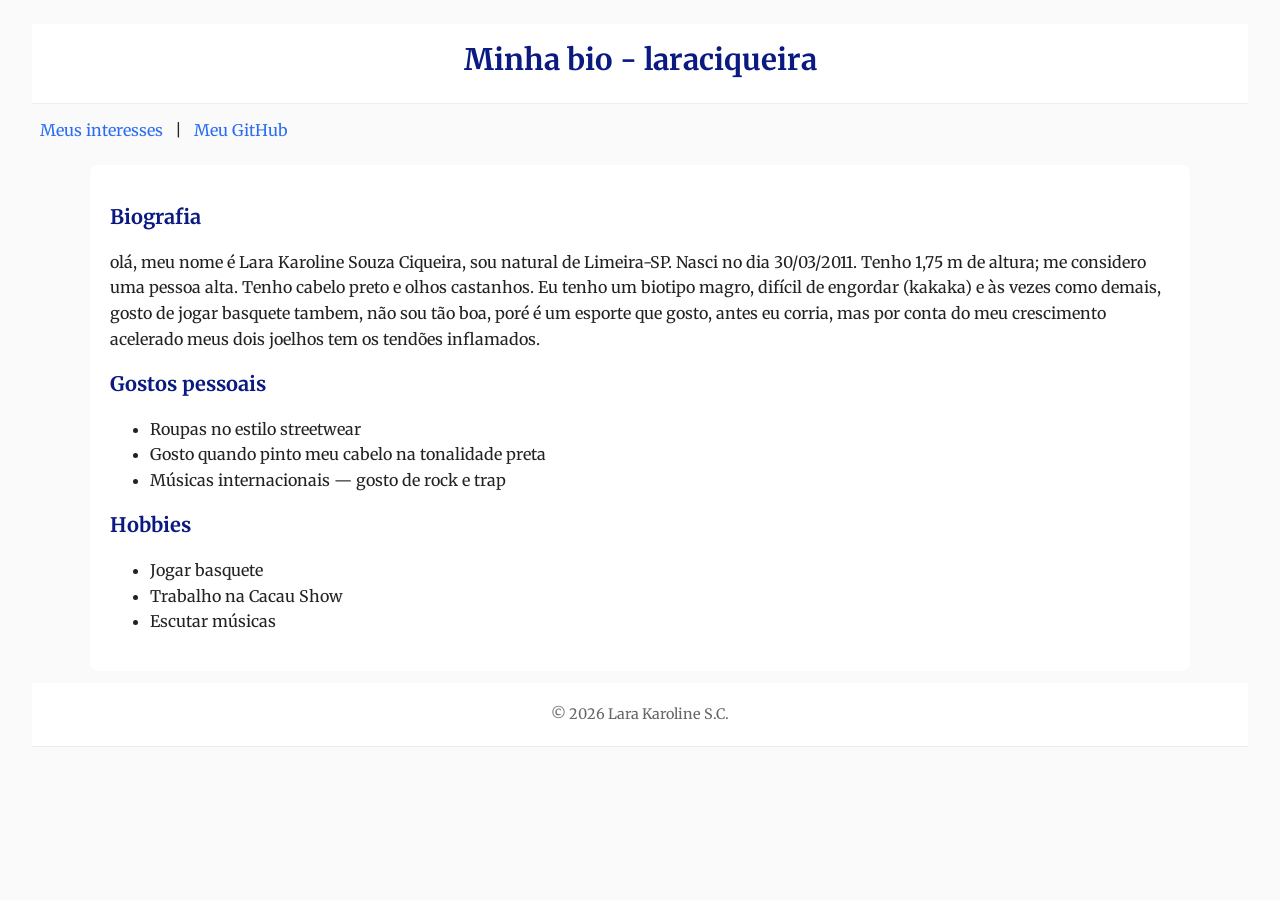
==== INDEX.HTML @ 8dd6eae9 "Inicial: site pessoal  bio e interesses + deploy workflow" ====
<!DOCTYPE html>
<html lang="pt-br">
<head>
    <meta charset="UTF-8">
    <meta name="viewport" content="width=device-width, initial-scale=1.0">
    <title>Minha bio - Lara Karoline S.C.</title>
    <link href="https://fonts.googleapis.com/css2?family=Merriweather:wght@300;400;700&display=swap" rel="stylesheet">
    <link rel="stylesheet" href="styles.css">
</head>
<body>
    <header>
        <h1>Minha bio - laraciqueira</h1>
    </header>

    <nav>
        <a href="interesses.html">Meus interesses</a> |
        <a href="https://github.com/laraciqueira" target="_blank" rel="noopener noreferrer">Meu GitHub</a>
    </nav>

    <main>
        <section id="biografia">
            <h2>Biografia</h2>
            <p>olá, meu nome é Lara Karoline Souza Ciqueira, sou natural de Limeira-SP. Nasci no dia 30/03/2011. Tenho 1,75 m de altura; me considero uma pessoa alta. Tenho cabelo preto e olhos castanhos. Eu tenho um biotipo magro, difícil de engordar (kakaka) e às vezes como demais, gosto de jogar basquete tambem, não sou tão boa, poré é um esporte que gosto, antes eu corria, mas por conta do meu crescimento acelerado meus dois joelhos tem os tendões inflamados.</p>
        </section>

        <section id="gostos-pessoais">
            <h2>Gostos pessoais</h2>
            <ul>
                <li>Roupas no estilo streetwear</li>
                <li>Gosto quando pinto meu cabelo na tonalidade preta</li>
                <li>Músicas internacionais — gosto de rock e trap</li>
            </ul>
        </section>

        <section id="hobbies">
            <h2>Hobbies</h2>
            <ul>
                <li>Jogar basquete</li>
                <li>Trabalho na Cacau Show</li>
                <li>Escutar músicas</li>
            </ul>
        </section>
    </main>

    <footer>
        <p>&copy; 2026 Lara Karoline S.C.</p>
    </footer>
</body>
</html>
---- styles.css ----
/* Estilos simples para o projeto de bio */
/* Estilos simples e mobile-first para o projeto de bio */
:root{
  --accent: #0a1a81; /* azul escuro */
  --muted: #666;
  --bg: #fafafa;
  --card: #fff;
}

*{ box-sizing: border-box; }
body {
  font-family: 'Merriweather', Georgia, 'Times New Roman', serif;
  line-height: 1.6;
  margin: 0;
  padding: 0.75rem;
  background: var(--bg);
  color: #222;
  -webkit-font-smoothing:antialiased;
}
header, footer {
  text-align: center;
  padding: 0.75rem 0;
  background: var(--card);
  border-bottom: 1px solid #eee;
}
nav {
  margin: 0.5rem 0 1rem;
  text-align: center;
}
nav a{ display:inline-block; padding:0.35rem 0.5rem; }
main {
  width: 100%;
  margin: 0.75rem auto;
  background: var(--card);
  padding: 0.9rem;
  border-radius: 8px;
}
h1 {
  margin: 0 0 0.5rem 0;
  color: var(--accent);
  font-size: 1.4rem;
  font-weight: 700;
}
.thumb {
  max-width: 100%;
  height: auto;
  display: block;
  margin: 0.5rem 0 1rem;
  border-radius: 6px;
}
section h2 {
  color: var(--accent);
  margin-top: 1rem;
  font-size: 1.1rem;
  font-weight: 700;
}
footer p {
  margin: 0.5rem 0;
  font-size: 0.9rem;
  color: var(--muted);
}
a { color: #2a6df4; text-decoration: none; }
a:hover { text-decoration: underline; }

/* Layout para telas médias e maiores */
@media (min-width: 640px){
  body{ padding: 1rem 1.5rem; }
  main{ max-width: 900px; padding: 1.25rem; }
  h1{ font-size: 1.6rem; }
  section h2{ font-size: 1.25rem; }
  .thumb{ max-width: 220px; }
  nav{ text-align:left; }
}

@media (min-width: 1024px){
  body{ padding: 1.5rem 2rem; }
  main{ max-width: 1100px; }
  h1{ font-size: 1.85rem; }
}
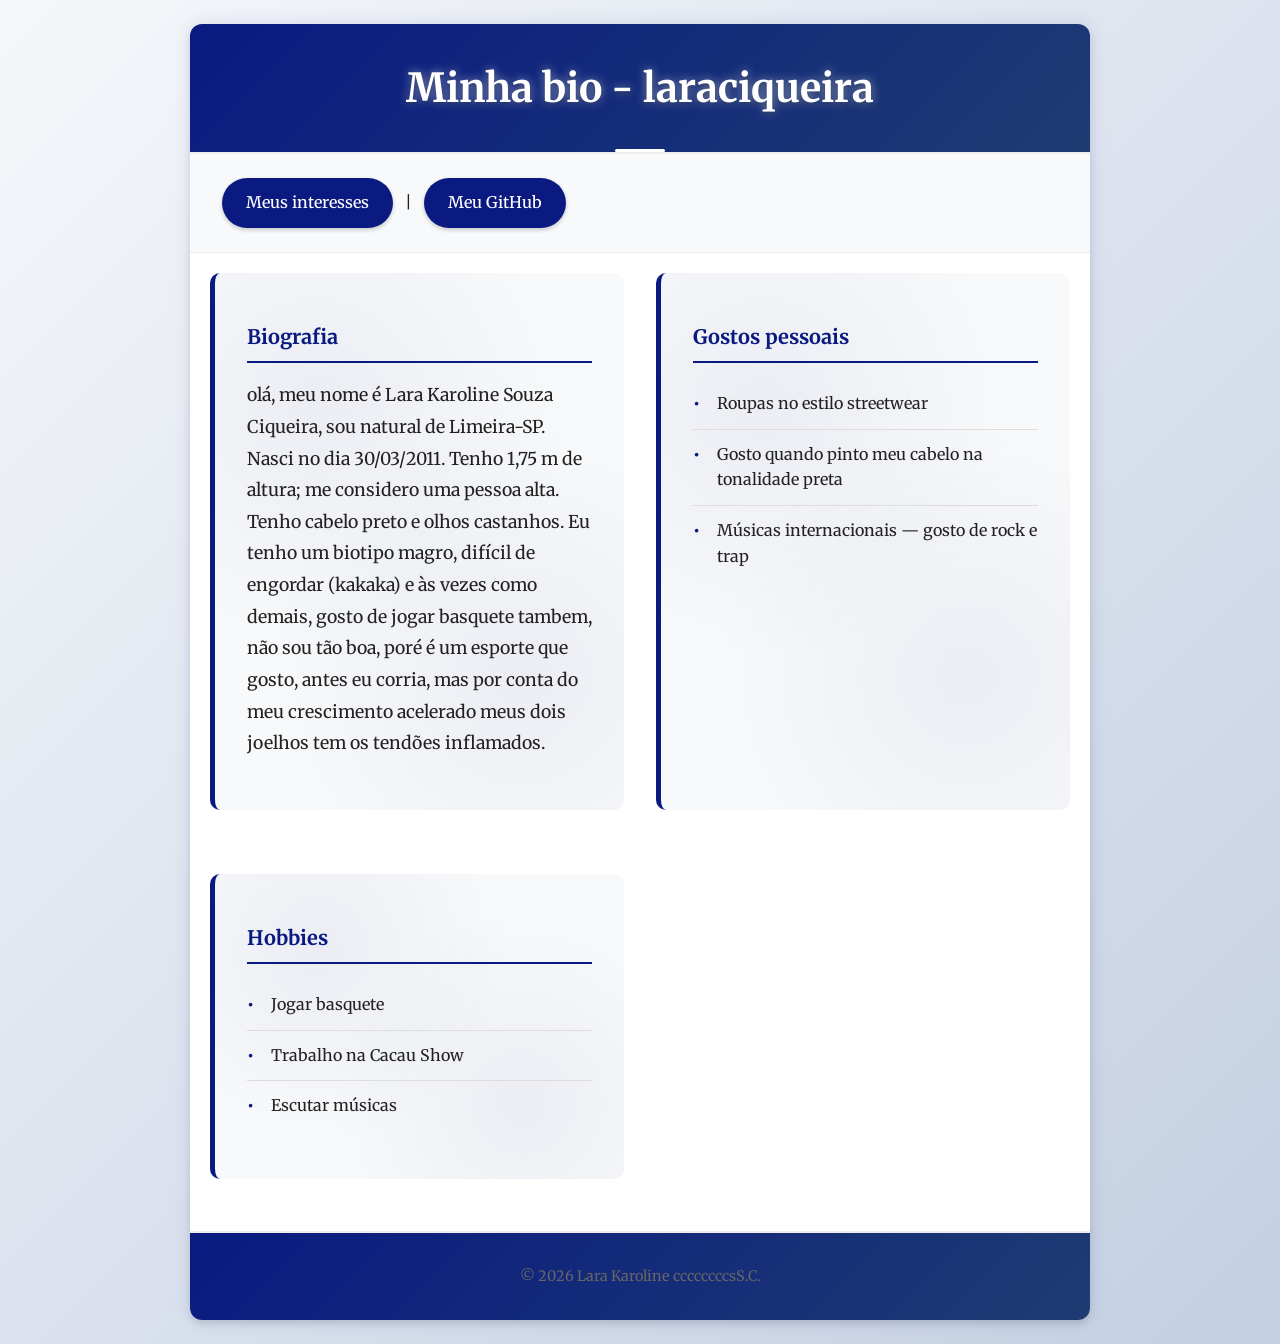
==== commit 1a4bc648: "Acrescentei divs e melhorei o trabalho" ====
--- a/INDEX.HTML
+++ b/INDEX.HTML
@@ -8,42 +8,44 @@
     <link rel="stylesheet" href="styles.css">
 </head>
 <body>
-    <header>
-        <h1>Minha bio - laraciqueira</h1>
-    </header>
+    <div class="container">
+        <header>
+            <h1>Minha bio - laraciqueira</h1>
+        </header>
 
-    <nav>
-        <a href="interesses.html">Meus interesses</a> |
-        <a href="https://github.com/laraciqueira" target="_blank" rel="noopener noreferrer">Meu GitHub</a>
-    </nav>
+        <nav>
+            <a href="interesses.html">Meus interesses</a> |
+            <a href="https://github.com/laraciqueira" target="_blank" rel="noopener noreferrer">Meu GitHub</a>
+        </nav>
 
-    <main>
-        <section id="biografia">
-            <h2>Biografia</h2>
-            <p>olá, meu nome é Lara Karoline Souza Ciqueira, sou natural de Limeira-SP. Nasci no dia 30/03/2011. Tenho 1,75 m de altura; me considero uma pessoa alta. Tenho cabelo preto e olhos castanhos. Eu tenho um biotipo magro, difícil de engordar (kakaka) e às vezes como demais, gosto de jogar basquete tambem, não sou tão boa, poré é um esporte que gosto, antes eu corria, mas por conta do meu crescimento acelerado meus dois joelhos tem os tendões inflamados.</p>
-        </section>
+        <main>
+            <section id="biografia">
+                <h2>Biografia</h2>
+                <p>olá, meu nome é Lara Karoline Souza Ciqueira, sou natural de Limeira-SP. Nasci no dia 30/03/2011. Tenho 1,75 m de altura; me considero uma pessoa alta. Tenho cabelo preto e olhos castanhos. Eu tenho um biotipo magro, difícil de engordar (kakaka) e às vezes como demais, gosto de jogar basquete tambem, não sou tão boa, poré é um esporte que gosto, antes eu corria, mas por conta do meu crescimento acelerado meus dois joelhos tem os tendões inflamados.</p>
+            </section>
 
-        <section id="gostos-pessoais">
-            <h2>Gostos pessoais</h2>
-            <ul>
-                <li>Roupas no estilo streetwear</li>
-                <li>Gosto quando pinto meu cabelo na tonalidade preta</li>
-                <li>Músicas internacionais — gosto de rock e trap</li>
-            </ul>
-        </section>
+            <section id="gostos-pessoais">
+                <h2>Gostos pessoais</h2>
+                <ul>
+                    <li>Roupas no estilo streetwear</li>
+                    <li>Gosto quando pinto meu cabelo na tonalidade preta</li>
+                    <li>Músicas internacionais — gosto de rock e trap</li>
+                </ul>
+            </section>
 
-        <section id="hobbies">
-            <h2>Hobbies</h2>
-            <ul>
-                <li>Jogar basquete</li>
-                <li>Trabalho na Cacau Show</li>
-                <li>Escutar músicas</li>
-            </ul>
-        </section>
-    </main>
+            <section id="hobbies">
+                <h2>Hobbies</h2>
+                <ul>
+                    <li>Jogar basquete</li>
+                    <li>Trabalho na Cacau Show</li>
+                    <li>Escutar músicas</li>
+                </ul>
+            </section>
+        </main>
 
-    <footer>
-        <p>&copy; 2026 Lara Karoline S.C.</p>
-    </footer>
+        <footer>
+            <p>&copy; 2026 Lara Karoline ccccccccsS.C.</p>
+        </footer>
+    </div>
 </body>
 </html>
--- a/styles.css
+++ b/styles.css
@@ -3,8 +3,10 @@
 :root{
   --accent: #0a1a81; /* azul escuro */
   --muted: #666;
-  --bg: #fafafa;
+  --bg: linear-gradient(135deg, #f5f7fa 0%, #c3cfe2 100%);
   --card: #fff;
+  --shadow: 0 4px 6px rgba(0,0,0,0.1);
+  --hover-shadow: 0 8px 12px rgba(0,0,0,0.15);
 }
 
 *{ box-sizing: border-box; }
@@ -12,41 +14,181 @@
   font-family: 'Merriweather', Georgia, 'Times New Roman', serif;
   line-height: 1.6;
   margin: 0;
-  padding: 0.75rem;
+  padding: 1rem;
   background: var(--bg);
   color: #222;
   -webkit-font-smoothing:antialiased;
-}
-header, footer {
+  animation: fadeIn 1s ease-in;
+}
+@keyframes fadeIn {
+  from { opacity: 0; }
+  to { opacity: 1; }
+}
+.container {
+  max-width: 900px;
+  margin: 0 auto;
+  background: var(--card);
+  border-radius: 12px;
+  box-shadow: var(--shadow), 0 0 20px rgba(10, 26, 129, 0.1);
+  overflow: hidden;
+  transition: box-shadow 0.3s ease;
+}
+.container:hover {
+  box-shadow: var(--hover-shadow);
+}
+header {
+  background: linear-gradient(135deg, var(--accent) 0%, #1e3c72 100%);
+  color: white;
   text-align: center;
+  padding: 2rem 0;
+  border-bottom: 2px solid #eee;
+  position: relative;
+}
+header::after {
+  content: '';
+  position: absolute;
+  bottom: 0;
+  left: 50%;
+  transform: translateX(-50%);
+  width: 50px;
+  height: 3px;
+  background: white;
+  border-radius: 2px;
+}
+header h1 {
+  margin: 0;
+  font-size: 2.5rem;
+  font-weight: 700;
+  text-shadow: 0 2px 4px rgba(0,0,0,0.3), 0 0 10px rgba(255,255,255,0.5);
+}
+nav {
+  background: #f8f9fa;
+  padding: 1.5rem;
+  text-align: center;
+  border-bottom: 1px solid #e9ecef;
+}
+nav a {
+  display: inline-block;
+  padding: 0.75rem 1.5rem;
+  margin: 0 0.5rem;
+  background: var(--accent);
+  color: white;
+  text-decoration: none;
+  border-radius: 25px;
+  transition: all 0.3s ease;
+  font-weight: 500;
+  box-shadow: 0 2px 4px rgba(0,0,0,0.2);
+}
+nav a:hover {
+  background: #1e3c72;
+  transform: translateY(-2px);
+  box-shadow: 0 4px 8px rgba(0,0,0,0.3), 0 0 15px rgba(10, 26, 129, 0.4);
+}
+main {
+  padding: 2rem;
+  display: grid;
+  grid-template-columns: 1fr;
+  gap: 2rem;
+}
+section {
+  margin-bottom: 2rem;
+  padding: 2rem;
+  background: #f8f9fa;
+  background-image: 
+    radial-gradient(circle at 25% 25%, rgba(10, 26, 129, 0.05) 0%, transparent 50%),
+    radial-gradient(circle at 75% 75%, rgba(10, 26, 129, 0.05) 0%, transparent 50%);
+  border-radius: 10px;
+  border-left: 5px solid var(--accent);
+  transition: transform 0.3s ease, box-shadow 0.3s ease;
+}
+section:hover {
+  transform: translateY(-5px);
+  box-shadow: var(--hover-shadow);
+}
+section h2 {
+  color: var(--accent);
+  margin-top: 0;
+  font-size: 1.8rem;
+  font-weight: 600;
+  border-bottom: 2px solid var(--accent);
+  padding-bottom: 0.5rem;
+}
+section h3 {
+  color: #333;
+  font-size: 1.3rem;
+  margin-top: 1.5rem;
+}
+section p {
+  font-size: 1.1rem;
+  line-height: 1.8;
+}
+ul {
+  list-style: none;
+  padding: 0;
+}
+ul li {
   padding: 0.75rem 0;
-  background: var(--card);
-  border-bottom: 1px solid #eee;
-}
-nav {
-  margin: 0.5rem 0 1rem;
-  text-align: center;
-}
-nav a{ display:inline-block; padding:0.35rem 0.5rem; }
-main {
-  width: 100%;
-  margin: 0.75rem auto;
-  background: var(--card);
-  padding: 0.9rem;
-  border-radius: 8px;
-}
-h1 {
-  margin: 0 0 0.5rem 0;
+  border-bottom: 1px solid #ddd;
+  position: relative;
+  padding-left: 1.5rem;
+}
+ul li::before {
+  content: '•';
   color: var(--accent);
-  font-size: 1.4rem;
-  font-weight: 700;
+  font-weight: bold;
+  position: absolute;
+  left: 0;
+}
+ul li:last-child {
+  border-bottom: none;
 }
 .thumb {
   max-width: 100%;
   height: auto;
   display: block;
-  margin: 0.5rem 0 1rem;
-  border-radius: 6px;
+  margin: 1.5rem 0;
+  border-radius: 10px;
+  box-shadow: var(--shadow);
+  transition: transform 0.3s ease;
+}
+.thumb:hover {
+  transform: scale(1.05);
+}
+footer {
+  background: linear-gradient(135deg, var(--accent) 0%, #1e3c72 100%);
+  background-image: 
+    linear-gradient(135deg, var(--accent) 0%, #1e3c72 100%),
+    repeating-linear-gradient(45deg, transparent, transparent 10px, rgba(255,255,255,0.1) 10px, rgba(255,255,255,0.1) 20px);
+  color: white;
+  text-align: center;
+  padding: 1.5rem 0;
+  border-top: 2px solid #eee;
+}
+footer p {
+  margin: 0;
+  font-size: 1rem;
+}
+
+/* Responsividade */
+@media (max-width: 768px) {
+  header h1 {
+    font-size: 2rem;
+  }
+  nav a {
+    display: block;
+    margin: 0.5rem 0;
+  }
+  section {
+    padding: 1.5rem;
+  }
+  main {
+    padding: 1rem;
+  }
+}
+@media (min-width: 769px) {
+  main {
+    grid-template-columns: repeat(auto-fit, minmax(400px, 1fr));
+  }
 }
 section h2 {
   color: var(--accent);
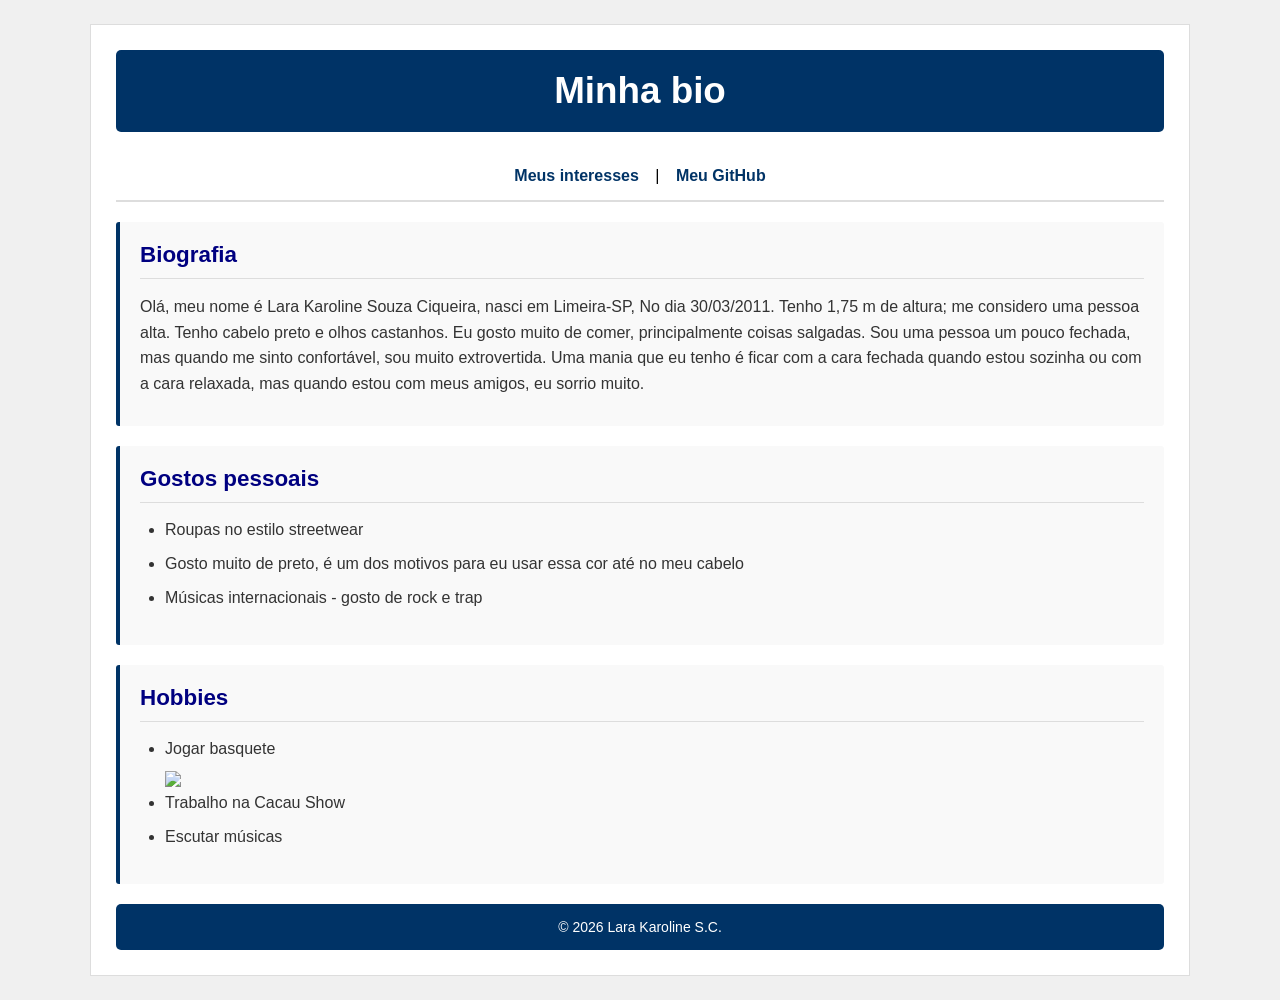
==== commit afbc217f: "coloquei divs" ====
--- a/INDEX.HTML
+++ b/INDEX.HTML
@@ -1,51 +1,51 @@
 <!DOCTYPE html>
-<html lang="pt-br">
+<html>
 <head>
-    <meta charset="UTF-8">
-    <meta name="viewport" content="width=device-width, initial-scale=1.0">
-    <title>Minha bio - Lara Karoline S.C.</title>
-    <link href="https://fonts.googleapis.com/css2?family=Merriweather:wght@300;400;700&display=swap" rel="stylesheet">
-    <link rel="stylesheet" href="styles.css">
+    <title>Minha Bio</title>
+    <link rel="stylesheet" href="css/styles.css">
 </head>
 <body>
-    <div class="container">
-        <header>
-            <h1>Minha bio - laraciqueira</h1>
-        </header>
 
-        <nav>
-            <a href="interesses.html">Meus interesses</a> |
-            <a href="https://github.com/laraciqueira" target="_blank" rel="noopener noreferrer">Meu GitHub</a>
-        </nav>
+<div class="container">
 
-        <main>
-            <section id="biografia">
-                <h2>Biografia</h2>
-                <p>olá, meu nome é Lara Karoline Souza Ciqueira, sou natural de Limeira-SP. Nasci no dia 30/03/2011. Tenho 1,75 m de altura; me considero uma pessoa alta. Tenho cabelo preto e olhos castanhos. Eu tenho um biotipo magro, difícil de engordar (kakaka) e às vezes como demais, gosto de jogar basquete tambem, não sou tão boa, poré é um esporte que gosto, antes eu corria, mas por conta do meu crescimento acelerado meus dois joelhos tem os tendões inflamados.</p>
-            </section>
+  <div class="header">
+    <h1>Minha bio</h1>
+  </div>
 
-            <section id="gostos-pessoais">
-                <h2>Gostos pessoais</h2>
-                <ul>
-                    <li>Roupas no estilo streetwear</li>
-                    <li>Gosto quando pinto meu cabelo na tonalidade preta</li>
-                    <li>Músicas internacionais — gosto de rock e trap</li>
-                </ul>
-            </section>
+  <div class="nav">
+    <a href="interesses.html">Meus interesses</a> |
+    <a href="https://github.com/laraciqueira">Meu GitHub</a>
+  </div>
 
-            <section id="hobbies">
-                <h2>Hobbies</h2>
-                <ul>
-                    <li>Jogar basquete</li>
-                    <li>Trabalho na Cacau Show</li>
-                    <li>Escutar músicas</li>
-                </ul>
-            </section>
-        </main>
+  <div class="section">
+    <h2>Biografia</h2>
+    <p>Olá, meu nome é Lara Karoline Souza Ciqueira, nasci em Limeira-SP, No dia 30/03/2011. Tenho 1,75 m de altura; me considero uma pessoa alta. Tenho cabelo preto e olhos castanhos. Eu gosto muito de comer, principalmente coisas salgadas. Sou uma pessoa um pouco fechada, mas quando me sinto confortável, sou muito extrovertida. Uma mania que eu tenho é ficar com a cara fechada quando estou sozinha ou com a cara relaxada, mas quando estou com meus amigos, eu sorrio muito.</p>
+  </div>
 
-        <footer>
-            <p>&copy; 2026 Lara Karoline ccccccccsS.C.</p>
-        </footer>
-    </div>
+  <div class="section">
+    <h2>Gostos pessoais</h2>
+    <ul>
+      <li>Roupas no estilo streetwear</li>
+      <li>Gosto muito de preto, é um dos motivos para eu usar essa cor até no meu cabelo</li>
+      <li>Músicas internacionais - gosto de rock e trap</li>
+    </ul>
+  </div>
+
+  <div class="section">
+    <h2>Hobbies</h2>
+    <ul>
+      <li>Jogar basquete</li>
+      <img src="https://www.theplayoffs.com.br/wp-content/uploads/2017/10/kobe-bryant-gordon-hayward-getty-nba.jpg" >
+      <li>Trabalho na Cacau Show</li>
+      <li>Escutar músicas</li>
+    </ul>
+  </div>
+
+  <div class="footer">
+    <p>&copy; 2026 Lara Karoline S.C.</p>
+  </div>
+
+</div>
+
 </body>
 </html>
--- a/css/styles.css
+++ b/css/styles.css
@@ -0,0 +1,230 @@
+* {
+  margin: 0;
+  padding: 0;
+  box-sizing: border-box;
+}
+
+body {
+  font-family: Arial, sans-serif;
+  background-color: #f0f0f0;
+  padding: 20px;
+}
+
+.container {
+  max-width: 800px;
+  margin: 0 auto;
+  background-color: #ffffff;
+  padding: 20px;
+  border: 1px solid #ddd;
+}
+
+.header {
+  background-color: #003366;
+  color: white;
+  padding: 20px;
+  text-align: center;
+  margin-bottom: 20px;
+  border-radius: 5px;
+}
+
+.header h1 {
+  font-size: 28px;
+  margin: 0;
+}
+
+.nav {
+  background-color: #ffffff;
+  padding: 15px;
+  text-align: center;
+  margin-bottom: 20px;
+  border-bottom: 2px solid #ddd;
+}
+
+.nav a {
+  color: #003366;
+  text-decoration: none;
+  font-weight: bold;
+  margin: 0 10px;
+}
+
+.nav a:hover {
+  text-decoration: underline;
+}
+
+.section {
+  background-color: #f9f9f9;
+  padding: 20px;
+  margin-bottom: 20px;
+  border-left: 4px solid #003366;
+  border-radius: 3px;
+}
+
+.section h2 {
+  color: #000080;
+  font-size: 22px;
+  margin: 0 0 15px 0;
+  border-bottom: 1px solid #ddd;
+  padding-bottom: 10px;
+}
+
+.section h3 {
+  color: #000080;
+  font-size: 18px;
+  margin-top: 20px;
+  margin-bottom: 10px;
+}
+
+.section p,
+.section li {
+  color: #333;
+  font-size: 16px;
+  line-height: 1.6;
+}
+
+.section ul {
+  list-style: disc;
+  margin: 15px 0;
+  padding-left: 25px;
+}
+
+.section li {
+  margin-bottom: 10px;
+}
+
+.section a {
+  color: #003366;
+  text-decoration: none;
+}
+
+.section a:hover {
+  text-decoration: underline;
+}
+
+.footer {
+  background-color: #003366;
+  color: white;
+  padding: 15px;
+  text-align: center;
+  margin-top: 20px;
+  border-radius: 5px;
+}
+
+.footer p {
+  margin: 0;
+  font-size: 14px;
+}
+
+.nav {
+  background-color: white;
+  padding: 15px;
+  text-align: center;
+  margin-bottom: 20px;
+  border-bottom: 2px solid #ddd;
+}
+
+.nav a {
+  color: #003366;
+  text-decoration: none;
+  font-weight: bold;
+  margin: 0 10px;
+}
+
+.nav a:hover {
+  text-decoration: underline;
+}
+
+.section {
+  background-color: #f9f9f9;
+  padding: 20px;
+  margin-bottom: 20px;
+  border-left: 4px solid #003366;
+  border-radius: 3px;
+}
+
+.section h2 {
+  color: #000080;
+  font-size: 22px;
+  margin-bottom: 15px;
+  margin-top: 0;
+  border-bottom: 1px solid #ddd;
+  padding-bottom: 10px;
+}
+
+.section h3 {
+  color: #000080;
+  font-size: 18px;
+  margin-top: 20px;
+  margin-bottom: 10px;
+}
+
+.section p {
+  color: #333;
+  font-size: 16px;
+  line-height: 1.6;
+  margin-bottom: 10px;
+}
+
+.section ul {
+  list-style: disc;
+  margin: 15px 0;
+  padding-left: 25px;
+}
+
+.section li {
+  color: #333;
+  margin-bottom: 10px;
+  font-size: 16px;
+  line-height: 1.5;
+}
+
+.section a {
+  color: #003366;
+  text-decoration: none;
+}
+
+.section a:hover {
+  text-decoration: underline;
+}
+
+.footer {
+  background-color: #003366;
+  color: white;
+  padding: 15px;
+  text-align: center;
+  margin-top: 20px;
+  border-radius: 5px;
+}
+
+.footer p {
+  margin: 0;
+  font-size: 14px;
+}
+
+/* Layout para telas médias e maiores */
+@media (min-width: 640px) {
+  body { padding: 1rem 1.5rem; }
+  .container { max-width: 900px; padding: 25px; }
+  .header h1 { font-size: 2rem; }
+  .section h2 { font-size: 1.4rem; }
+  .nav a { display: inline-block; margin: 0 12px; }
+}
+
+@media (min-width: 1024px) {
+  body { padding: 1.5rem 2rem; }
+  .container { max-width: 1100px; }
+  .header h1 { font-size: 2.3rem; }
+}
+@media (min-width: 640px){
+  body{ padding: 1rem 1.5rem; }
+  main{ max-width: 900px; padding: 1.25rem; }
+  h1{ font-size: 1.6rem; }
+  section h2{ font-size: 1.25rem; }
+  .thumb{ max-width: 220px; }
+  nav{ text-align:left; }
+}
+
+@media (min-width: 1024px){
+  body{ padding: 1.5rem 2rem; }
+  main{ max-width: 1100px; }
+  h1{ font-size: 1.85rem; }
+}
